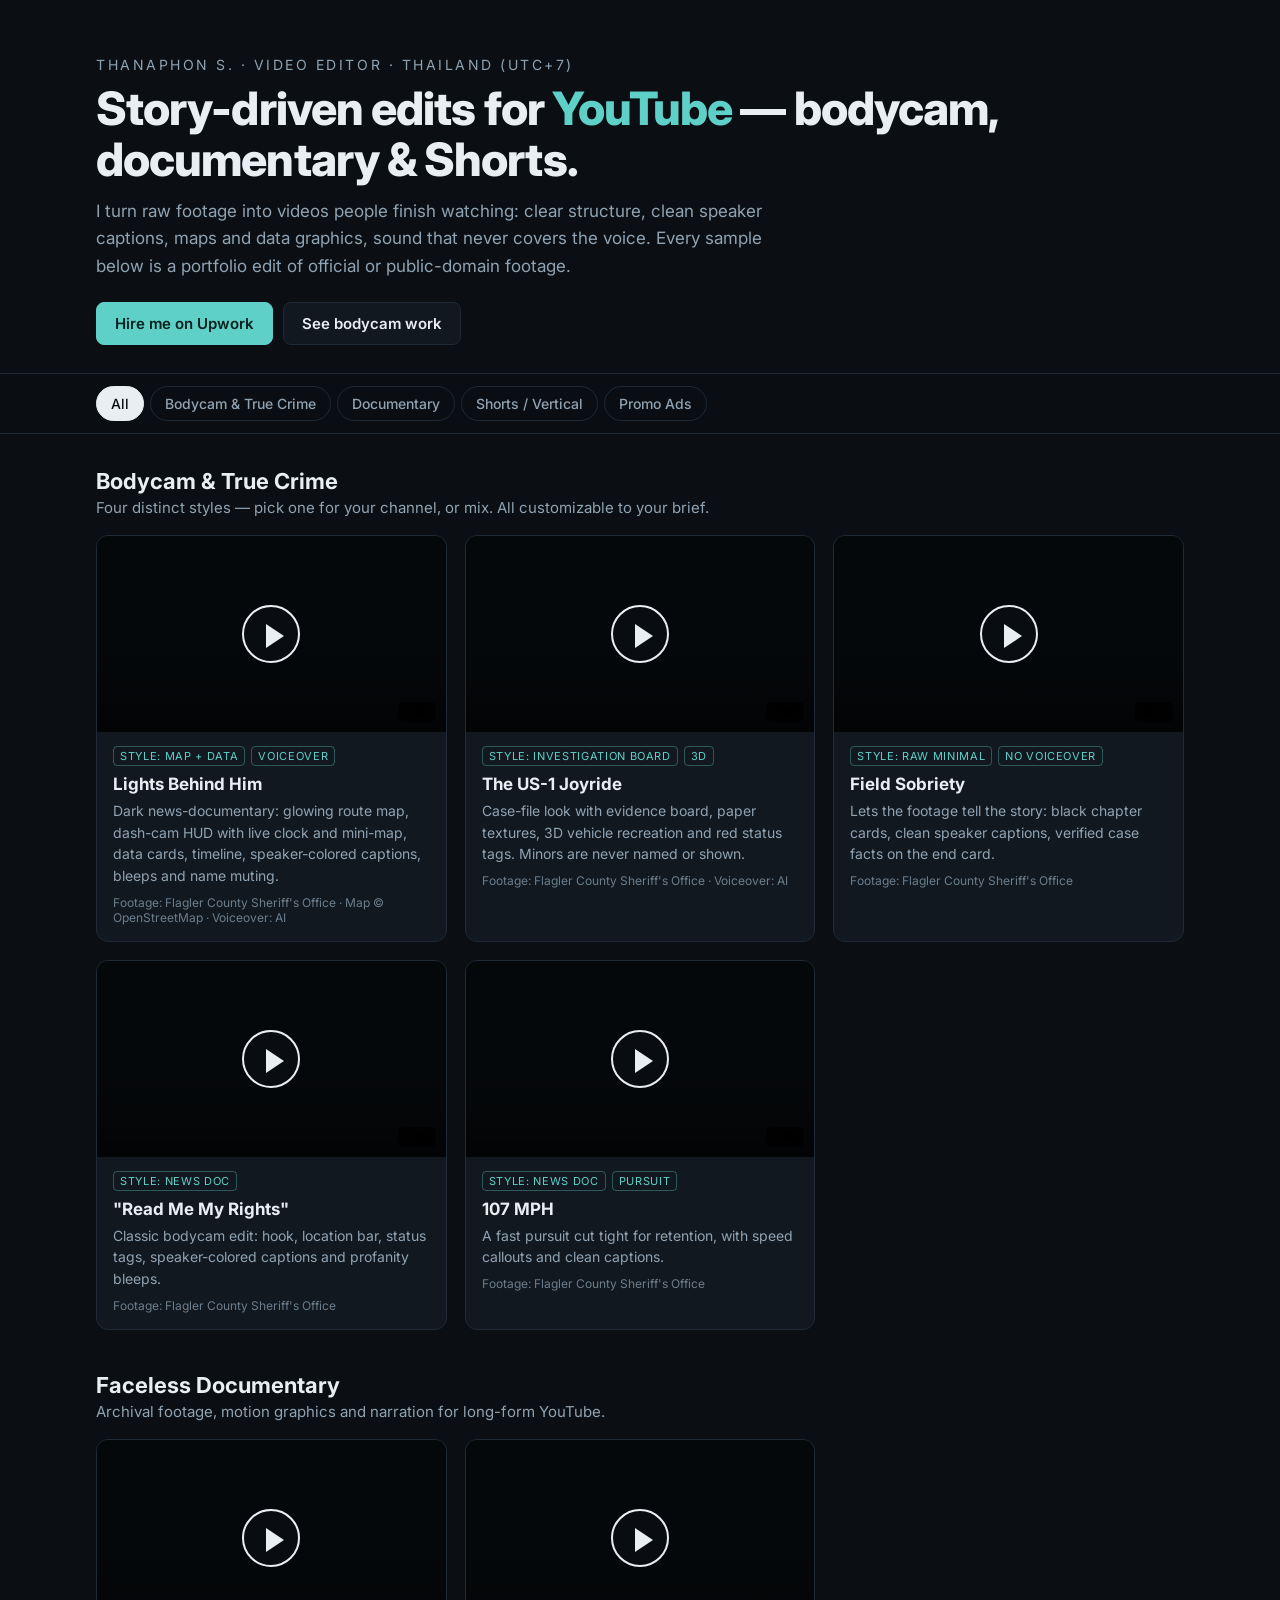
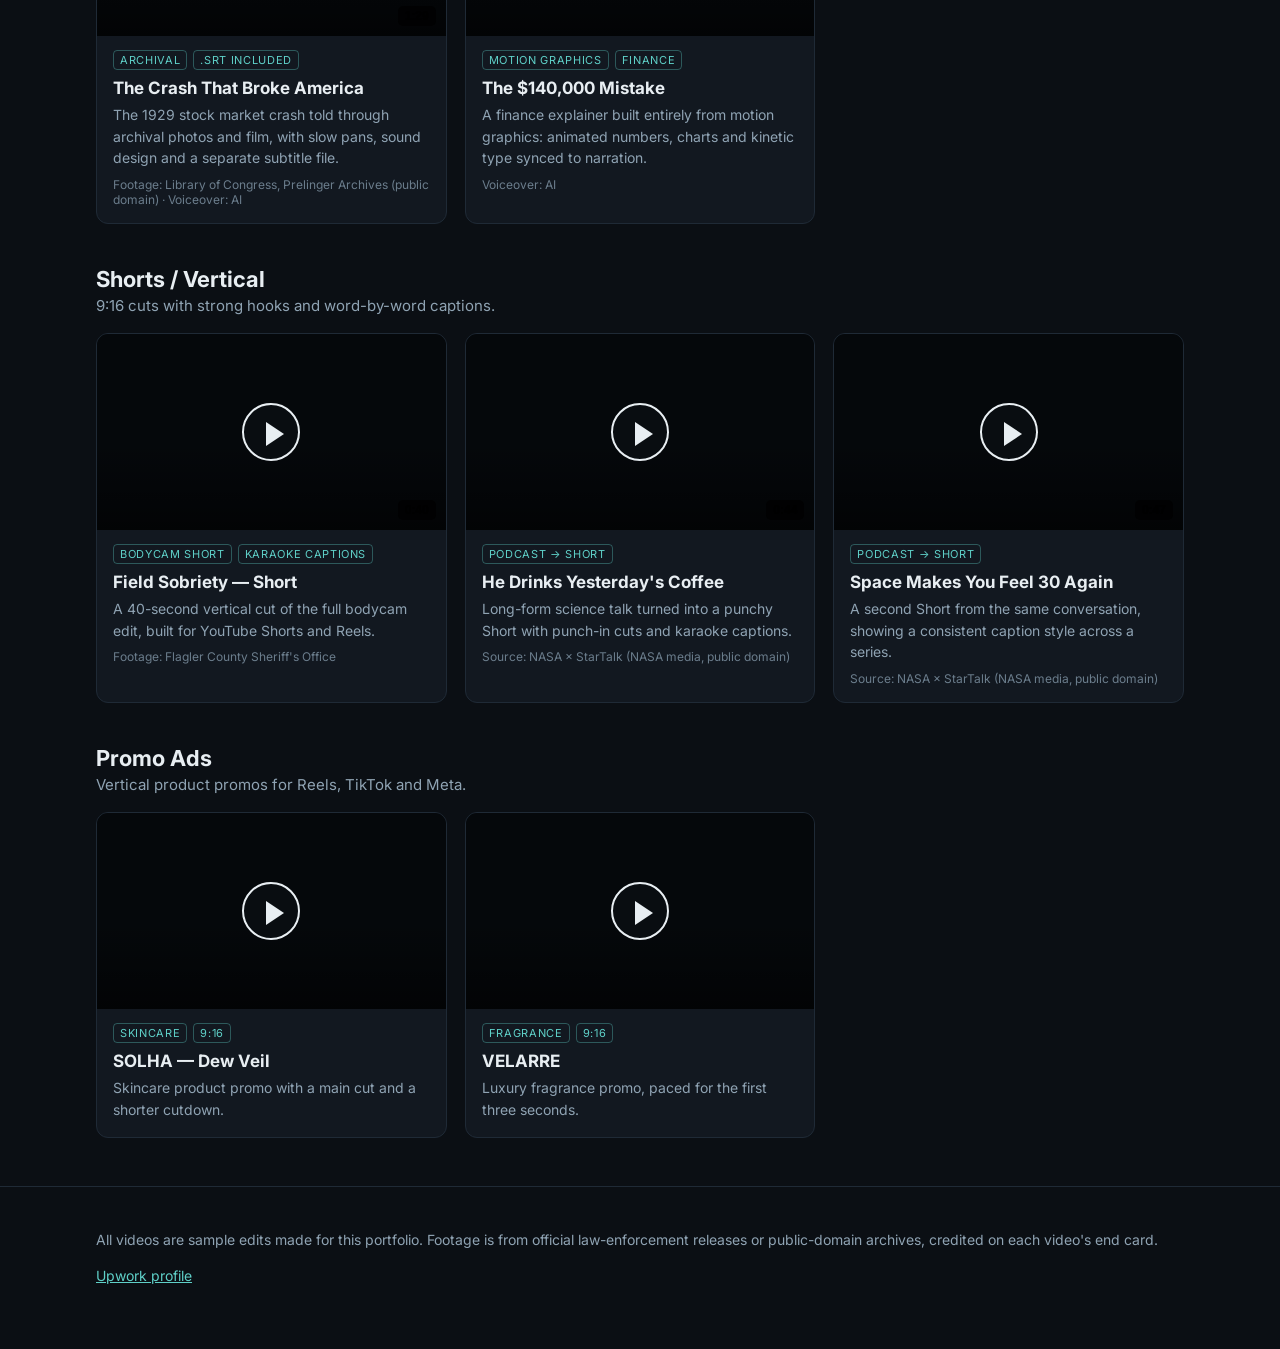
==== portfolio/index.html @ aae931e9 "Add video editing portfolio page with category filters Co-Authored-By: Claude Opus 5.5 <noreply@anth" ====
<!doctype html>
<html lang="en">
<head>
<meta charset="utf-8">
<meta name="viewport" content="width=device-width, initial-scale=1">
<title>Thanaphon S. — Video Editor Portfolio</title>
<meta name="description" content="Video editor for YouTube: police bodycam and true crime documentaries, faceless documentaries, Shorts and promo ads.">
<link rel="preconnect" href="https://fonts.googleapis.com">
<link rel="preconnect" href="https://fonts.gstatic.com" crossorigin>
<link href="https://fonts.googleapis.com/css2?family=Inter:wght@400;500;600;800&display=swap" rel="stylesheet">
<style>
:root{--bg:#0b0f14;--panel:#121820;--line:#1f2a36;--ink:#e8eef2;--muted:#8fa3b3;--accent:#5fd0c8;--red:#e0473a}
*{box-sizing:border-box}
html,body{margin:0;background:var(--bg);color:var(--ink);font-family:Inter,system-ui,sans-serif;-webkit-font-smoothing:antialiased}
a{color:var(--accent)}
.wrap{max-width:1120px;margin:0 auto;padding:0 16px}
header{padding:56px 0 28px;border-bottom:1px solid var(--line)}
.name{font-size:14px;letter-spacing:.18em;text-transform:uppercase;color:var(--muted);margin:0 0 10px}
h1{font-size:clamp(28px,5vw,46px);line-height:1.1;margin:0 0 14px;font-weight:800;letter-spacing:-.02em}
h1 span{color:var(--accent)}
.lede{color:var(--muted);max-width:680px;font-size:17px;line-height:1.6;margin:0 0 22px}
.cta{display:flex;gap:10px;flex-wrap:wrap}
.btn{display:inline-block;padding:11px 18px;border-radius:8px;font-weight:600;font-size:15px;text-decoration:none;border:1px solid var(--line);color:var(--ink);background:var(--panel)}
.btn.primary{background:var(--accent);color:#06201e;border-color:var(--accent)}
nav.tabs{position:sticky;top:0;z-index:5;background:rgba(11,15,20,.92);backdrop-filter:blur(8px);border-bottom:1px solid var(--line)}
nav.tabs .wrap{display:flex;gap:6px;overflow-x:auto;padding-top:12px;padding-bottom:12px;scrollbar-width:none}
.tab{flex:0 0 auto;padding:8px 14px;border-radius:999px;border:1px solid var(--line);background:transparent;color:var(--muted);font:500 14px Inter,sans-serif;cursor:pointer}
.tab[aria-pressed=true]{background:var(--ink);color:var(--bg);border-color:var(--ink)}
section.cat{padding:34px 0 8px}
section.cat h2{font-size:22px;margin:0 0 4px}
section.cat p.sub{color:var(--muted);margin:0 0 18px;font-size:15px}
.grid{display:grid;grid-template-columns:repeat(auto-fill,minmax(300px,1fr));gap:18px}
.card{background:var(--panel);border:1px solid var(--line);border-radius:12px;overflow:hidden;display:flex;flex-direction:column}
.thumb{position:relative;aspect-ratio:16/9;background:#05080b center/cover no-repeat;border:0;padding:0;cursor:pointer;width:100%;display:block}
.thumb.vertical{aspect-ratio:16/9;background-size:contain}
.thumb::after{content:"";position:absolute;inset:0;background:linear-gradient(transparent 55%,rgba(0,0,0,.55))}
.play{position:absolute;left:50%;top:50%;width:58px;height:58px;margin:-29px 0 0 -29px;border-radius:50%;background:rgba(11,15,20,.78);border:2px solid var(--ink);z-index:1}
.play::before{content:"";position:absolute;left:22px;top:17px;border-left:18px solid var(--ink);border-top:12px solid transparent;border-bottom:12px solid transparent}
.dur{position:absolute;right:10px;bottom:10px;z-index:1;font-size:12px;font-weight:600;background:rgba(0,0,0,.75);padding:3px 7px;border-radius:5px}
.body{padding:14px 16px 16px}
.body h3{font-size:17px;margin:0 0 6px}
.tags{display:flex;gap:6px;flex-wrap:wrap;margin:0 0 8px}
.tag{font-size:11px;letter-spacing:.06em;text-transform:uppercase;color:var(--accent);border:1px solid rgba(95,208,200,.35);border-radius:4px;padding:2px 6px}
.body p{color:var(--muted);font-size:14px;line-height:1.55;margin:0}
.src{display:block;margin-top:8px;font-size:12px;color:#6b7d8c}
footer{border-top:1px solid var(--line);margin-top:40px;padding:28px 0 48px;color:var(--muted);font-size:14px;line-height:1.6}
dialog{border:0;padding:0;background:#000;width:min(1100px,96vw);border-radius:10px;overflow:hidden}
dialog.vertical{width:min(420px,92vw)}
dialog::backdrop{background:rgba(0,0,0,.85)}
.frame{position:relative;aspect-ratio:16/9}
dialog.vertical .frame{aspect-ratio:9/16}
.frame iframe{position:absolute;inset:0;width:100%;height:100%;border:0}
.close{position:absolute;top:8px;right:8px;z-index:2;background:rgba(0,0,0,.7);color:#fff;border:1px solid #444;border-radius:6px;font:600 14px Inter,sans-serif;padding:6px 10px;cursor:pointer}
[hidden]{display:none!important}
</style>
</head>
<body>
<header>
  <div class="wrap">
    <p class="name">Thanaphon S. · Video Editor · Thailand (UTC+7)</p>
    <h1>Story-driven edits for <span>YouTube</span> — bodycam, documentary &amp; Shorts.</h1>
    <p class="lede">I turn raw footage into videos people finish watching: clear structure, clean speaker captions, maps and data graphics, sound that never covers the voice. Every sample below is a portfolio edit of official or public-domain footage.</p>
    <div class="cta">
      <a class="btn primary" href="https://www.upwork.com/freelancers/~015483de7dedf692d9">Hire me on Upwork</a>
      <a class="btn" href="#bodycam">See bodycam work</a>
    </div>
  </div>
</header>

<nav class="tabs" aria-label="Categories">
  <div class="wrap">
    <button class="tab" data-f="all" aria-pressed="true">All</button>
    <button class="tab" data-f="bodycam" aria-pressed="false">Bodycam &amp; True Crime</button>
    <button class="tab" data-f="doc" aria-pressed="false">Documentary</button>
    <button class="tab" data-f="shorts" aria-pressed="false">Shorts / Vertical</button>
    <button class="tab" data-f="ads" aria-pressed="false">Promo Ads</button>
  </div>
</nav>

<main class="wrap">
  <section class="cat" id="bodycam" data-cat="bodycam">
    <h2>Bodycam &amp; True Crime</h2>
    <p class="sub">Four distinct styles — pick one for your channel, or mix. All customizable to your brief.</p>
    <div class="grid">
      <article class="card">
        <button class="thumb" data-id="1jNPePy-ux39MWt2ol4Uy0wcAueQG9Q2t" aria-label="Play Lights Behind Him"><span class="play"></span><span class="dur">3:41</span></button>
        <div class="body"><div class="tags"><span class="tag">Style: Map + Data</span><span class="tag">Voiceover</span></div>
          <h3>Lights Behind Him</h3>
          <p>Dark news-documentary: glowing route map, dash-cam HUD with live clock and mini-map, data cards, timeline, speaker-colored captions, bleeps and name muting.</p>
          <span class="src">Footage: Flagler County Sheriff's Office · Map © OpenStreetMap · Voiceover: AI</span></div>
      </article>
      <article class="card">
        <button class="thumb" data-id="1GDx5UqV5O8iwndTsBbp9kPs8EYLcKS24" aria-label="Play The US-1 Joyride"><span class="play"></span><span class="dur">3:58</span></button>
        <div class="body"><div class="tags"><span class="tag">Style: Investigation Board</span><span class="tag">3D</span></div>
          <h3>The US-1 Joyride</h3>
          <p>Case-file look with evidence board, paper textures, 3D vehicle recreation and red status tags. Minors are never named or shown.</p>
          <span class="src">Footage: Flagler County Sheriff's Office · Voiceover: AI</span></div>
      </article>
      <article class="card">
        <button class="thumb" data-id="1kNm9FxaJI_xCJbI9Xe7HNWDeC-1b1ke4" aria-label="Play Field Sobriety"><span class="play"></span><span class="dur">3:11</span></button>
        <div class="body"><div class="tags"><span class="tag">Style: Raw Minimal</span><span class="tag">No voiceover</span></div>
          <h3>Field Sobriety</h3>
          <p>Lets the footage tell the story: black chapter cards, clean speaker captions, verified case facts on the end card.</p>
          <span class="src">Footage: Flagler County Sheriff's Office</span></div>
      </article>
      <article class="card">
        <button class="thumb" data-id="1W1yog5LScO9qkW7l5OlIJ2q2klvsRrdo" aria-label="Play Read me my rights"><span class="play"></span><span class="dur">3:16</span></button>
        <div class="body"><div class="tags"><span class="tag">Style: News Doc</span></div>
          <h3>"Read Me My Rights"</h3>
          <p>Classic bodycam edit: hook, location bar, status tags, speaker-colored captions and profanity bleeps.</p>
          <span class="src">Footage: Flagler County Sheriff's Office</span></div>
      </article>
      <article class="card">
        <button class="thumb" data-id="1l2hnk66kBEOMlvwPVCZnHrwoq2CiuZtM" aria-label="Play 107 mph"><span class="play"></span><span class="dur">1:36</span></button>
        <div class="body"><div class="tags"><span class="tag">Style: News Doc</span><span class="tag">Pursuit</span></div>
          <h3>107 MPH</h3>
          <p>A fast pursuit cut tight for retention, with speed callouts and clean captions.</p>
          <span class="src">Footage: Flagler County Sheriff's Office</span></div>
      </article>
    </div>
  </section>

  <section class="cat" id="doc" data-cat="doc">
    <h2>Faceless Documentary</h2>
    <p class="sub">Archival footage, motion graphics and narration for long-form YouTube.</p>
    <div class="grid">
      <article class="card">
        <button class="thumb" data-id="1WWBx73HmDObqlPI9RF2CSe_JFAzzkEy0" aria-label="Play The Crash That Broke America"><span class="play"></span><span class="dur">1:29</span></button>
        <div class="body"><div class="tags"><span class="tag">Archival</span><span class="tag">.srt included</span></div>
          <h3>The Crash That Broke America</h3>
          <p>The 1929 stock market crash told through archival photos and film, with slow pans, sound design and a separate subtitle file.</p>
          <span class="src">Footage: Library of Congress, Prelinger Archives (public domain) · Voiceover: AI</span></div>
      </article>
      <article class="card">
        <button class="thumb" data-id="1CzLwZbD-U2oB7AJuv8fg9dmIOsCB8Xzl" aria-label="Play The $140,000 Mistake"><span class="play"></span></button>
        <div class="body"><div class="tags"><span class="tag">Motion graphics</span><span class="tag">Finance</span></div>
          <h3>The $140,000 Mistake</h3>
          <p>A finance explainer built entirely from motion graphics: animated numbers, charts and kinetic type synced to narration.</p>
          <span class="src">Voiceover: AI</span></div>
      </article>
    </div>
  </section>

  <section class="cat" id="shorts" data-cat="shorts">
    <h2>Shorts / Vertical</h2>
    <p class="sub">9:16 cuts with strong hooks and word-by-word captions.</p>
    <div class="grid">
      <article class="card">
        <button class="thumb vertical" data-v="1" data-id="1t0HE1d6Bxx8RD0Az60fxnOR3_i0aybw-" aria-label="Play Field Sobriety Short"><span class="play"></span><span class="dur">0:40</span></button>
        <div class="body"><div class="tags"><span class="tag">Bodycam Short</span><span class="tag">Karaoke captions</span></div>
          <h3>Field Sobriety — Short</h3>
          <p>A 40-second vertical cut of the full bodycam edit, built for YouTube Shorts and Reels.</p>
          <span class="src">Footage: Flagler County Sheriff's Office</span></div>
      </article>
      <article class="card">
        <button class="thumb vertical" data-v="1" data-id="10n19G7Y-lL4S65N7N4oQ0PC6C9yryOHM" aria-label="Play Yesterday's Coffee"><span class="play"></span><span class="dur">0:44</span></button>
        <div class="body"><div class="tags"><span class="tag">Podcast → Short</span></div>
          <h3>He Drinks Yesterday's Coffee</h3>
          <p>Long-form science talk turned into a punchy Short with punch-in cuts and karaoke captions.</p>
          <span class="src">Source: NASA × StarTalk (NASA media, public domain)</span></div>
      </article>
      <article class="card">
        <button class="thumb vertical" data-v="1" data-id="1jNBvMOa3NarJh3_VIT9CFkFsQvtIC77_" aria-label="Play Feel 30 Again"><span class="play"></span><span class="dur">0:47</span></button>
        <div class="body"><div class="tags"><span class="tag">Podcast → Short</span></div>
          <h3>Space Makes You Feel 30 Again</h3>
          <p>A second Short from the same conversation, showing a consistent caption style across a series.</p>
          <span class="src">Source: NASA × StarTalk (NASA media, public domain)</span></div>
      </article>
    </div>
  </section>

  <section class="cat" id="ads" data-cat="ads">
    <h2>Promo Ads</h2>
    <p class="sub">Vertical product promos for Reels, TikTok and Meta.</p>
    <div class="grid">
      <article class="card">
        <button class="thumb vertical" data-v="1" data-id="1TQY6J_CVJsDXP-z8XXENPuClMqhMoFo3" aria-label="Play SOLHA promo"><span class="play"></span></button>
        <div class="body"><div class="tags"><span class="tag">Skincare</span><span class="tag">9:16</span></div>
          <h3>SOLHA — Dew Veil</h3>
          <p>Skincare product promo with a main cut and a shorter cutdown.</p></div>
      </article>
      <article class="card">
        <button class="thumb vertical" data-v="1" data-id="1Z3EeTGDnxFp7znHNI-xXBD2ekHvRW8vY" aria-label="Play VELARRE promo"><span class="play"></span></button>
        <div class="body"><div class="tags"><span class="tag">Fragrance</span><span class="tag">9:16</span></div>
          <h3>VELARRE</h3>
          <p>Luxury fragrance promo, paced for the first three seconds.</p></div>
      </article>
    </div>
  </section>
</main>

<footer>
  <div class="wrap">
    <p>All videos are sample edits made for this portfolio. Footage is from official law-enforcement releases or public-domain archives, credited on each video's end card.</p>
    <p><a href="https://www.upwork.com/freelancers/~015483de7dedf692d9">Upwork profile</a></p>
  </div>
</footer>

<dialog id="player" aria-label="Video player">
  <button class="close" id="closeBtn">Close ✕</button>
  <div class="frame"><iframe id="frame" title="Video" allow="autoplay; fullscreen" allowfullscreen></iframe></div>
</dialog>

<script>
(function(){
  var thumbs=document.querySelectorAll('.thumb');
  thumbs.forEach(function(b){
    b.style.backgroundImage='url(https://drive.google.com/thumbnail?id='+b.dataset.id+'&sz=w800)';
    b.addEventListener('click',function(){
      var d=document.getElementById('player');
      d.classList.toggle('vertical',!!b.dataset.v);
      document.getElementById('frame').src='https://drive.google.com/file/d/'+b.dataset.id+'/preview';
      if(d.showModal)d.showModal();else d.setAttribute('open','');
    });
  });
  var dlg=document.getElementById('player');
  function shut(){document.getElementById('frame').src='about:blank';dlg.close();}
  document.getElementById('closeBtn').addEventListener('click',shut);
  dlg.addEventListener('click',function(e){if(e.target===dlg)shut();});
  dlg.addEventListener('cancel',function(){document.getElementById('frame').src='about:blank';});
  var tabs=document.querySelectorAll('.tab'),cats=document.querySelectorAll('section.cat');
  tabs.forEach(function(t){t.addEventListener('click',function(){
    tabs.forEach(function(x){x.setAttribute('aria-pressed',x===t?'true':'false');});
    cats.forEach(function(c){c.hidden=!(t.dataset.f==='all'||c.dataset.cat===t.dataset.f);});
    window.scrollTo({top:document.querySelector('nav.tabs').offsetTop,behavior:'smooth'});
  });});
})();
</script>
</body>
</html>
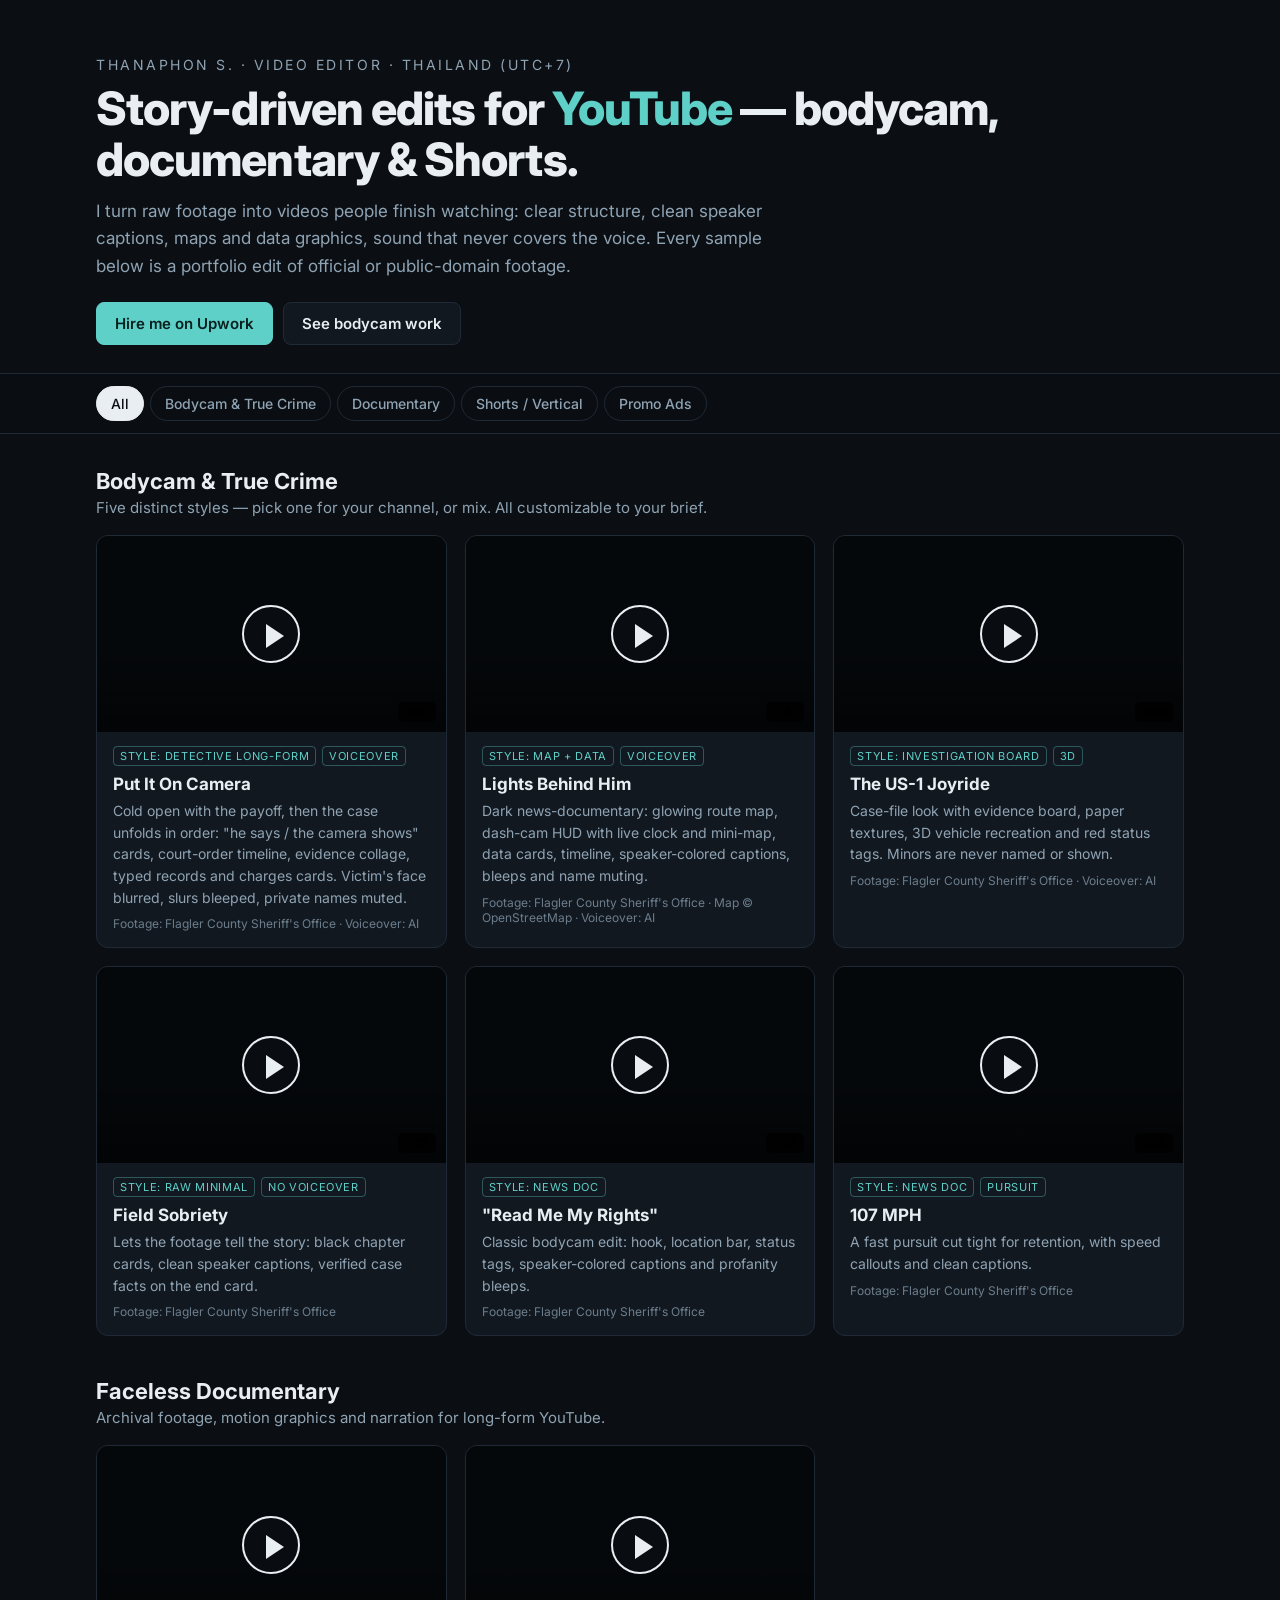
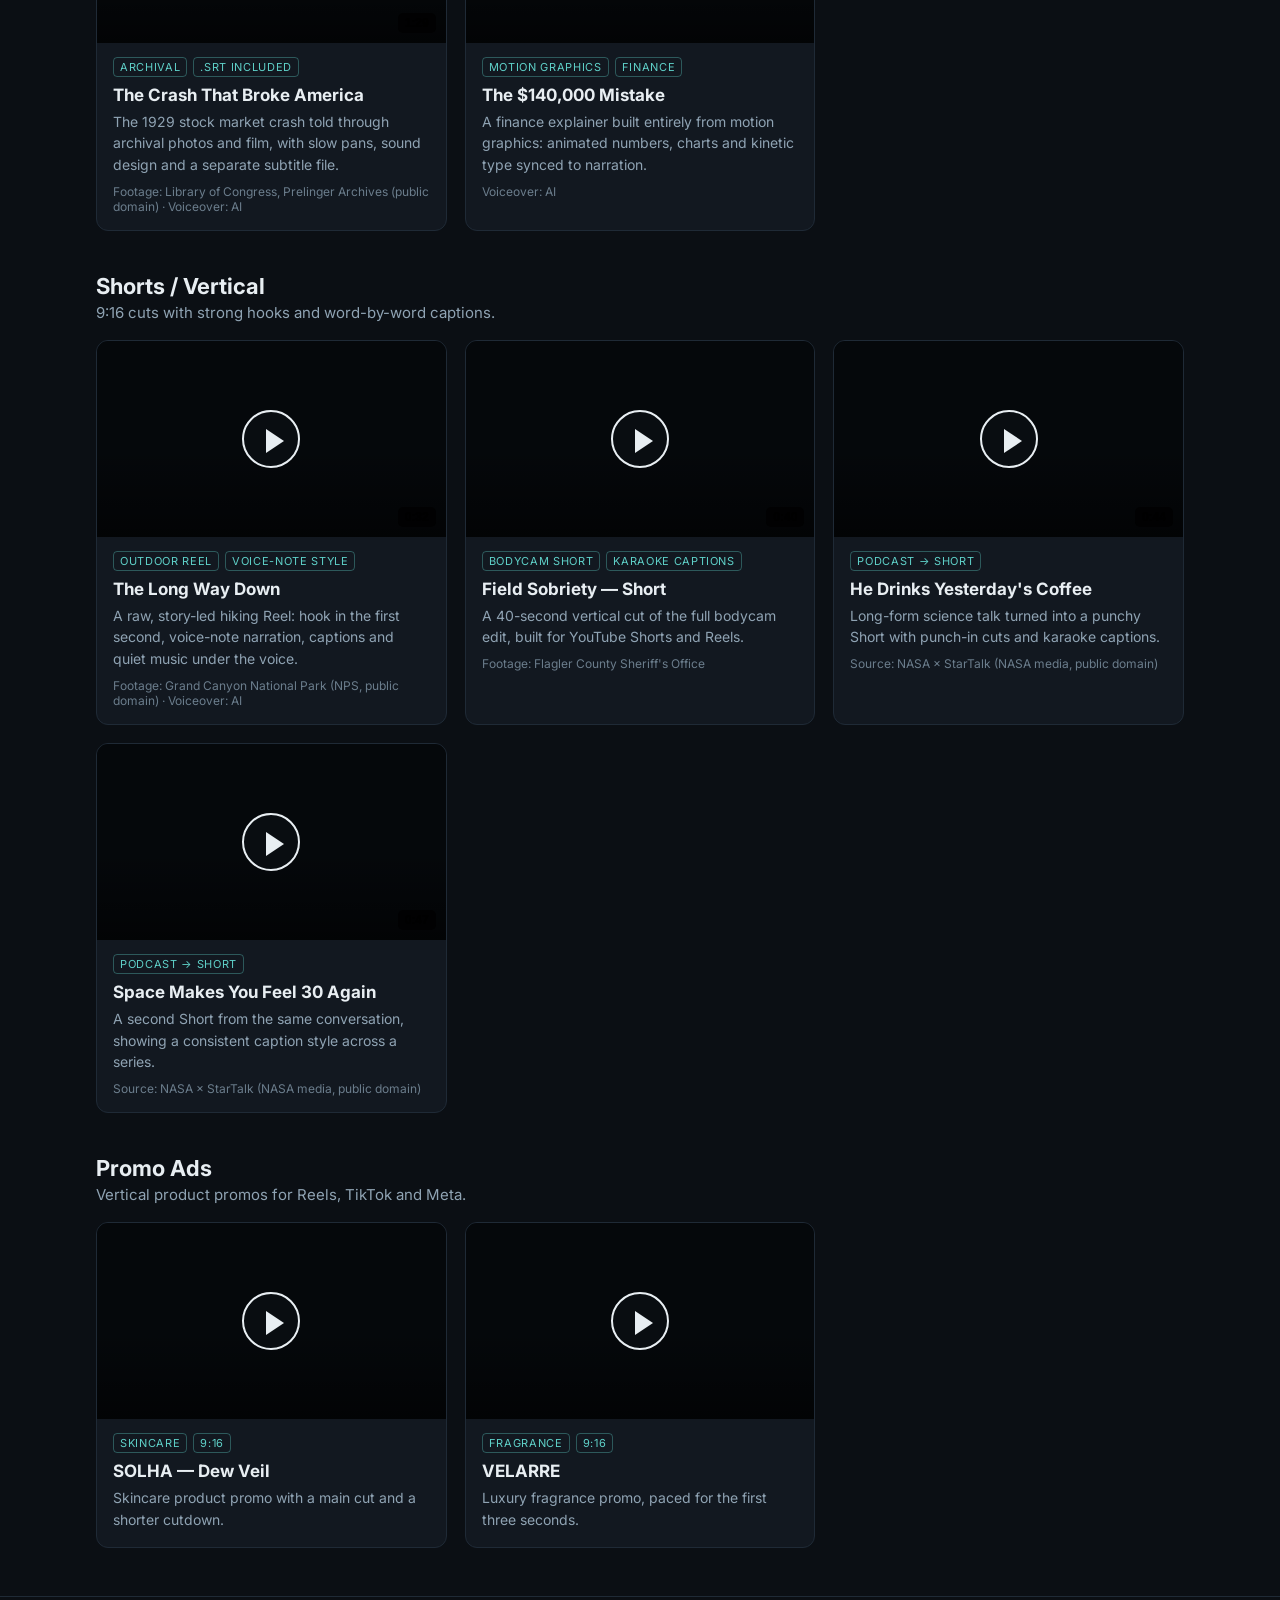
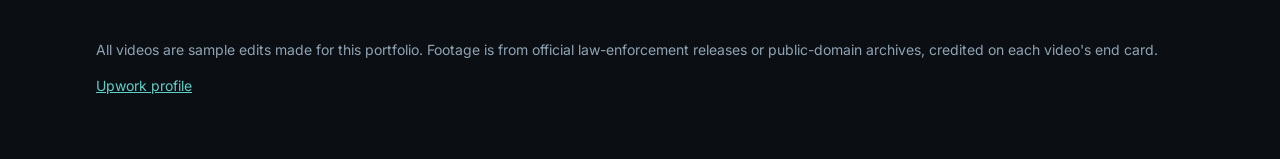
==== commit ee69d27e: "Add long-form bodycam piece and outdoor Reel to portfolio Co-Authored-By: Claude Opus 5.5 <noreply@a" ====
--- a/portfolio/index.html
+++ b/portfolio/index.html
@@ -80,8 +80,15 @@
 <main class="wrap">
   <section class="cat" id="bodycam" data-cat="bodycam">
     <h2>Bodycam &amp; True Crime</h2>
-    <p class="sub">Four distinct styles — pick one for your channel, or mix. All customizable to your brief.</p>
-    <div class="grid">
+    <p class="sub">Five distinct styles — pick one for your channel, or mix. All customizable to your brief.</p>
+    <div class="grid">
+      <article class="card">
+        <button class="thumb" data-id="1L9xO8TB5hUweT1xvDmc857oTyFlVC_6H" aria-label="Play Put It On Camera"><span class="play"></span><span class="dur">9:00</span></button>
+        <div class="body"><div class="tags"><span class="tag">Style: Detective Long-form</span><span class="tag">Voiceover</span></div>
+          <h3>Put It On Camera</h3>
+          <p>Cold open with the payoff, then the case unfolds in order: "he says / the camera shows" cards, court-order timeline, evidence collage, typed records and charges cards. Victim's face blurred, slurs bleeped, private names muted.</p>
+          <span class="src">Footage: Flagler County Sheriff's Office · Voiceover: AI</span></div>
+      </article>
       <article class="card">
         <button class="thumb" data-id="1jNPePy-ux39MWt2ol4Uy0wcAueQG9Q2t" aria-label="Play Lights Behind Him"><span class="play"></span><span class="dur">3:41</span></button>
         <div class="body"><div class="tags"><span class="tag">Style: Map + Data</span><span class="tag">Voiceover</span></div>
@@ -145,6 +152,13 @@
     <h2>Shorts / Vertical</h2>
     <p class="sub">9:16 cuts with strong hooks and word-by-word captions.</p>
     <div class="grid">
+      <article class="card">
+        <button class="thumb vertical" data-v="1" data-id="1yRhyjfaJUsW7v32AIdHUgtqnuk-BgH91" aria-label="Play The Long Way Down"><span class="play"></span><span class="dur">0:32</span></button>
+        <div class="body"><div class="tags"><span class="tag">Outdoor Reel</span><span class="tag">Voice-note style</span></div>
+          <h3>The Long Way Down</h3>
+          <p>A raw, story-led hiking Reel: hook in the first second, voice-note narration, captions and quiet music under the voice.</p>
+          <span class="src">Footage: Grand Canyon National Park (NPS, public domain) · Voiceover: AI</span></div>
+      </article>
       <article class="card">
         <button class="thumb vertical" data-v="1" data-id="1t0HE1d6Bxx8RD0Az60fxnOR3_i0aybw-" aria-label="Play Field Sobriety Short"><span class="play"></span><span class="dur">0:40</span></button>
         <div class="body"><div class="tags"><span class="tag">Bodycam Short</span><span class="tag">Karaoke captions</span></div>
